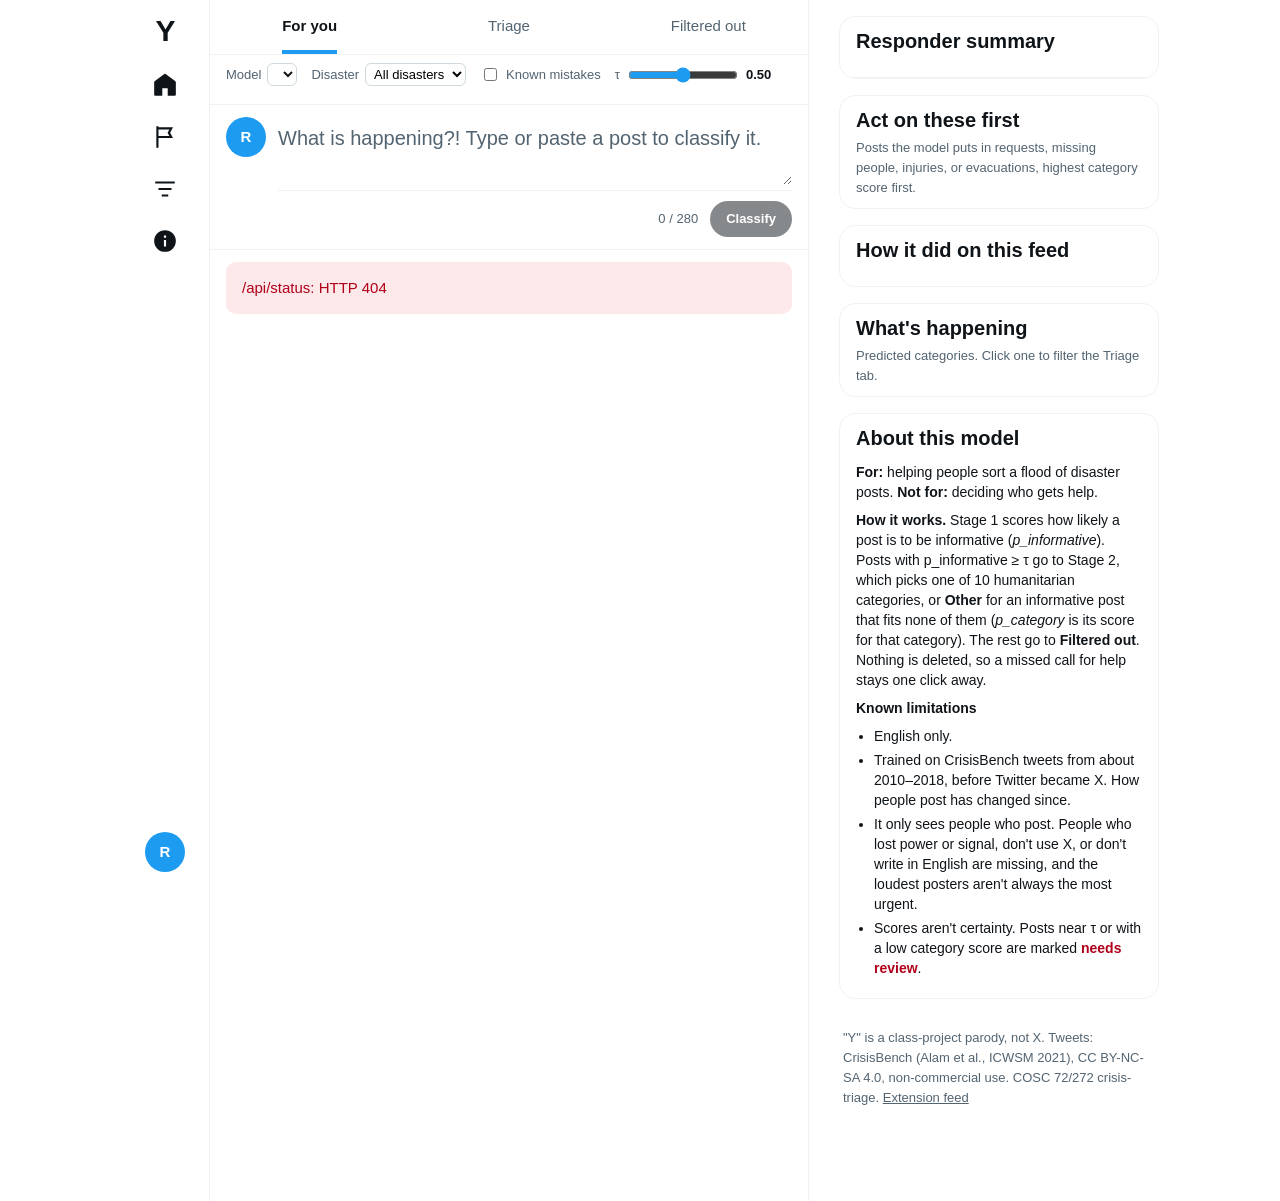
==== demo/triage/index.html @ 978b0aee "Add the Y Triage demo page (day of demo) Serves the Y Triage page at / and moves the extension feed " ====
<!doctype html>
<html lang="en">
<head>
<meta charset="utf-8">
<meta name="viewport" content="width=device-width, initial-scale=1">
<title>Y Triage</title>
<!-- Deliberately X/Twitter look: a parody feed that triages (team design choice, 2026-10-08 UI mock). -->
<!-- Every prediction on this page comes from the demo server (server/app.py, POST /api/classify); tweets and their gold labels come from GET /api/feed, the model's test scores from GET /api/metrics. No animations or transitions. -->
<style>
  :root {
    --text: #0f1419; --gray: #536471; --line: #eff3f4; --hover: #f7f9f9; --blue: #1d9bf0; --bg: #ffffff; --red: #f4212e; --green: #00704a;
    --c-requests_or_needs: #f4212e;
    --c-missing_and_found_people: #7856ff;
    --c-injured_or_dead_people: #8b0000;
    --c-displaced_and_evacuations: #ff7a00;
    --c-infrastructure_and_utilities_damage: #b8860b;
    --c-caution_and_advice: #ffd400;
    --c-affected_individual: #f91880;
    --c-donation_and_volunteering: #00ba7c;
    --c-response_efforts: #1d9bf0;
    --c-sympathy_and_support: #a78bfa;
    --c-not_humanitarian: #aab8c2;
  }
  * { box-sizing: border-box; }
  html, body { margin: 0; }
  body { font-family: -apple-system, BlinkMacSystemFont, "Segoe UI", Roboto, Helvetica, Arial, sans-serif; color: var(--text); background: var(--bg); font-size: 15px; line-height: 20px; }
  button, select, textarea, input { font: inherit; }
  button { cursor: pointer; }
  svg { width: 1.25em; height: 1.25em; fill: currentColor; flex: none; }

  .shell { display: grid; grid-template-columns: 275px 600px 350px; justify-content: center; min-height: 100vh; }
  /* left nav */
  .nav { position: sticky; top: 0; height: 100vh; padding: 4px 12px; display: flex; flex-direction: column; gap: 2px; align-items: flex-start; }
  .logo { font-weight: 900; font-size: 30px; padding: 12px; line-height: 1; letter-spacing: -1px; }
  .navitem { display: flex; align-items: center; gap: 20px; padding: 12px; border-radius: 999px; font-size: 20px; color: var(--text); background: none; border: 0; text-decoration: none; }
  .navitem svg { width: 26px; height: 26px; }
  .navitem:hover { background: #e7e7e8; }
  .navitem.on { font-weight: 700; }
  .postbtn { margin-top: 16px; width: 90%; background: var(--text); color: #fff; border: 0; border-radius: 999px; font-weight: 700; font-size: 17px; padding: 15px; }
  .me { margin-top: auto; margin-bottom: 12px; display: flex; gap: 12px; align-items: center; padding: 12px; border-radius: 999px; }
  .me small { display: block; color: var(--gray); }

  /* center */
  main { border-left: 1px solid var(--line); border-right: 1px solid var(--line); min-height: 100vh; min-width: 0; }
  .top { position: sticky; top: 0; background: rgba(255,255,255,.95); z-index: 2; border-bottom: 1px solid var(--line); }
  .tabs { display: flex; }
  .tab { flex: 1; background: none; border: 0; padding: 16px 0 0; color: var(--gray); font-weight: 500; display: flex; justify-content: center; }
  .tab:hover { background: rgba(15,20,25,.1); }
  .tab span { padding-bottom: 14px; border-bottom: 4px solid transparent; }
  .tab.on { color: var(--text); font-weight: 700; }
  .tab.on span { border-bottom-color: var(--blue); }
  .tab.narrow { display: none; }
  .controls { display: flex; align-items: center; gap: 14px; flex-wrap: wrap; padding: 8px 16px; border-top: 1px solid var(--line); font-size: 13px; color: var(--gray); }
  .controls label { display: flex; gap: 6px; align-items: center; cursor: pointer; }
  .controls b { color: var(--text); }
  .controls select { font-size: 13px; padding: 2px 4px; border: 1px solid #cfd9de; border-radius: 6px; background: #fff; max-width: 230px; }
  .controls select:disabled { color: var(--text); opacity: 1; }
  .controls input[type=range] { width: 110px; accent-color: var(--blue); }
  #status { margin-left: auto; }
  .chiprow { display: flex; gap: 6px; overflow-x: auto; padding: 0 16px 10px; }
  .fchip { white-space: nowrap; border: 1px solid #cfd9de; background: #fff; border-radius: 999px; padding: 4px 10px; font-size: 13px; display: flex; gap: 6px; align-items: center; }
  .fchip:hover { background: var(--hover); }
  .fchip.on { background: var(--text); color: #fff; border-color: var(--text); }
  .dot { width: 8px; height: 8px; border-radius: 50%; display: inline-block; flex: none; }

  .composer { display: grid; grid-template-columns: 40px 1fr; gap: 12px; padding: 12px 16px; border-bottom: 1px solid var(--line); }
  .composer textarea { width: 100%; border: 0; resize: vertical; font-size: 20px; line-height: 26px; padding: 8px 0; min-height: 64px; color: var(--text); outline: none; }
  .composer textarea::placeholder { color: var(--gray); }
  .composer .row { display: flex; justify-content: flex-end; align-items: center; gap: 12px; border-top: 1px solid var(--line); padding-top: 10px; color: var(--gray); font-size: 13px; }
  .composer .row .over { color: var(--red); }
  .composer .row button { background: var(--text); color: #fff; border: 0; border-radius: 999px; padding: 8px 16px; font-weight: 700; }
  .composer .row button:disabled { opacity: .5; cursor: default; }

  .post { display: grid; grid-template-columns: 40px 1fr; gap: 12px; padding: 12px 16px; border-bottom: 1px solid var(--line); }
  .post:hover { background: rgba(0,0,0,.03); }
  .post.filtered .text { color: var(--gray); }
  .post.mine { background: #f2f9fe; }
  .av { width: 40px; height: 40px; border-radius: 50%; display: grid; place-items: center; color: #fff; font-weight: 700; }
  .av.anon { background: color-mix(in srgb, var(--av) 18%, white); overflow: hidden; }
  .av.anon svg { width: 100%; height: 100%; fill: color-mix(in srgb, var(--av) 45%, white); }
  .body { min-width: 0; }
  .ctx { color: var(--gray); font-size: 13px; margin-bottom: 2px; }
  .head { display: flex; gap: 4px; align-items: center; color: var(--gray); white-space: nowrap; overflow: hidden; }
  .head b { color: var(--text); overflow: hidden; text-overflow: ellipsis; }
  .text { margin: 2px 0 0; white-space: pre-wrap; overflow-wrap: anywhere; }
  .text .lnk { color: var(--blue); }
  .actions { display: flex; justify-content: space-between; max-width: 425px; margin-top: 10px; color: var(--gray); }
  .actions svg { width: 18px; height: 18px; }

  /* the triage overlay: everything in it comes from the API response or the gold label */
  .overlay { display: flex; flex-wrap: wrap; gap: 6px 8px; align-items: center; margin-top: 8px; padding: 6px 8px; border-radius: 10px; background: var(--hover); border: 1px dashed #cfd9de; font-size: 13px; }
  .overlay .yt { font-weight: 800; font-size: 11px; letter-spacing: .04em; color: var(--gray); }
  .lab { display: inline-flex; gap: 6px; align-items: center; font-weight: 700; padding: 2px 8px; border-radius: 999px; }
  .num { color: var(--gray); font-variant-numeric: tabular-nums; }
  .flag { color: #b0001a; font-weight: 700; }
  .gold { margin-left: auto; color: var(--gray); }
  .gold.ok b { color: var(--green); }
  .gold.no b { color: var(--red); }
  .empty { padding: 32px 16px; color: var(--gray); }
  .error { padding: 16px; margin: 12px 16px; border-radius: 10px; background: #fde8ea; color: #b0001a; }

  /* right column */
  aside { padding: 0 0 64px 30px; }
  .box { border: 1px solid var(--line); border-radius: 16px; margin-top: 16px; overflow: hidden; }
  .box h2 { font-size: 20px; font-weight: 800; margin: 0; padding: 12px 16px; line-height: 24px; }
  .box .sub { color: var(--gray); font-size: 13px; padding: 0 16px 10px; margin-top: -6px; }
  .brief { padding: 0 16px 12px; margin: 0; }
  .brief ul { margin: 6px 0; padding-left: 18px; }
  .brief li { margin-bottom: 2px; }
  .brief .note { margin: 8px 0 0; font-size: 13px; }
  .stats { display: grid; grid-template-columns: repeat(4, 1fr); border-top: 1px solid var(--line); }
  .stat { padding: 10px 4px; text-align: center; border-right: 1px solid var(--line); }
  .stat:last-child { border-right: 0; }
  .stat b { display: block; font-size: 20px; }
  .stat span { font-size: 11px; color: var(--gray); }
  .stat.red b { color: var(--red); }
  .trow { display: grid; grid-template-columns: 1fr auto; gap: 8px; padding: 10px 16px; border-top: 1px solid var(--line); background: none; border-left: 0; border-right: 0; border-bottom: 0; width: 100%; text-align: left; }
  .trow:hover { background: var(--hover); }
  .trow.on { background: #e8f5fd; }
  .trow .k { color: var(--gray); font-size: 13px; }
  .trow .t { font-weight: 700; display: flex; gap: 8px; align-items: center; }
  .trow .n { color: var(--gray); font-size: 13px; align-self: center; }
  .act { padding: 10px 16px; border-top: 1px solid var(--line); }
  .act .m { color: var(--gray); font-size: 13px; }
  .about { padding: 0 16px 12px; font-size: 14px; }
  .about p { margin: 0 0 8px; }
  .about ul { margin: 0 0 8px; padding-left: 18px; }
  .about li { margin-bottom: 4px; }
  .linkbtn { background: none; border: 0; padding: 0; color: var(--blue); }
  .linkbtn:hover { text-decoration: underline; }
  .foot { color: var(--gray); font-size: 13px; padding: 16px 4px; }

  @media (max-width: 1280px) { .shell { grid-template-columns: 88px 600px 350px; } .navitem span, .postbtn, .me div { display: none; } .nav { align-items: center; } }
  @media (max-width: 1060px) {
    .shell { grid-template-columns: 72px minmax(0, 600px); }
    aside { display: none; padding: 0 16px 48px; }
    .tab.narrow { display: flex; }
    body.summary aside { display: block; grid-column: 2; grid-row: 1; margin-top: 150px; }
    body.summary #feed, body.summary .composer, body.summary .chiprow { display: none; }
  }
  @media (max-width: 560px) {
    .shell { grid-template-columns: minmax(0, 1fr); }
    .nav { display: none; }
    body.summary aside { grid-column: 1; }
    .actions { max-width: none; }
  }
</style>
</head>
<body>
<div class="shell">

  <nav class="nav">
    <div class="logo">Y</div>
    <a class="navitem on" href="#" data-go="foryou"><svg viewBox="0 0 24 24"><path d="M21.6 8.6 12.6 1.8a1 1 0 0 0-1.2 0L2.4 8.6A1 1 0 0 0 2 9.4V21a1 1 0 0 0 1 1h6.5v-7h5v7H21a1 1 0 0 0 1-1V9.4a1 1 0 0 0-.4-.8z"/></svg><span>Home</span></a>
    <a class="navitem" href="#" data-go="triage"><svg viewBox="0 0 24 24"><path d="M4 2h2v1h13.4l-2.7 5 2.7 5H6v9H4V2zm2 3v6h10l-1.6-3L16 5H6z"/></svg><span>Triage</span></a>
    <a class="navitem" href="#" data-go="filtered"><svg viewBox="0 0 24 24"><path d="M3 5h18v2H3V5zm3 6h12v2H6v-2zm3 6h6v2H9v-2z"/></svg><span>Filtered out</span></a>
    <a class="navitem" href="#about"><svg viewBox="0 0 24 24"><path d="M12 2a10 10 0 1 0 0 20 10 10 0 0 0 0-20zm1 15h-2v-6h2v6zm0-8h-2V7h2v2z"/></svg><span>About</span></a>
    <button class="postbtn" id="postNav">Post</button>
    <div class="me"><span class="av" style="background:#1d9bf0">R</span><div><b>Relief desk</b><small>@responder_demo</small></div></div>
  </nav>

  <main>
    <div class="top">
      <div class="tabs">
        <button class="tab on" data-tab="foryou"><span>For you</span></button>
        <button class="tab" data-tab="triage"><span>Triage</span></button>
        <button class="tab" data-tab="filtered"><span id="filteredTab">Filtered out</span></button>
        <button class="tab narrow" data-tab="summary"><span>Summary</span></button>
      </div>
      <div class="controls">
        <label>Model <select id="backend" disabled></select></label>
        <label>Disaster <select id="event"><option value="all">All disasters</option></select></label>
        <label title="Only test tweets the pipeline got wrong at the server's τ (the server's --errors file)"><input type="checkbox" id="knownMistakes"> Known mistakes</label>
        <label>τ <input type="range" id="tau" min="0" max="1" step="0.05" value="0.5"> <b id="tauVal">0.50</b></label>
        <!-- hidden for the demo (Known mistakes covers it); the score box's "Show only the wrong ones" link still toggles it -->
        <label style="display:none" title="Only the loaded posts the model gets wrong at the current τ"><input type="checkbox" id="onlyWrong"> Only wrong</label>
        <span id="status"></span>
      </div>
      <div class="chiprow" id="chips"></div>
    </div>

    <form class="composer" id="composer">
      <span class="av" style="background:#1d9bf0">R</span>
      <div>
        <textarea id="draft" placeholder="What is happening?! Type or paste a post to classify it." rows="2"></textarea>
        <div class="row"><span id="count">0 / 280</span><button type="submit" id="send" disabled>Classify</button></div>
      </div>
    </form>

    <div id="feed"></div>
  </main>

  <aside>
    <div class="box">
      <h2>Responder summary</h2>
      <p class="brief" id="brief"></p>
      <div class="stats" id="stats"></div>
    </div>

    <div class="box">
      <h2>Act on these first</h2>
      <div class="sub">Posts the model puts in requests, missing people, injuries, or evacuations, highest category score first.</div>
      <div id="actfirst"></div>
    </div>

    <div class="box">
      <h2>How it did on this feed</h2>
      <div class="brief" id="score"></div>
    </div>

    <div class="box">
      <h2>What's happening</h2>
      <div class="sub">Predicted categories. Click one to filter the Triage tab.</div>
      <div id="cats"></div>
    </div>

    <div class="box" id="about">
      <h2>About this model</h2>
      <div class="about">
        <p><b>For:</b> helping people sort a flood of disaster posts. <b>Not for:</b> deciding who gets help.</p>
        <p id="aboutModel"></p>
        <p><b>How it works.</b> Stage 1 scores how likely a post is to be informative (<i>p_informative</i>). Posts with p_informative ≥ τ go to Stage 2, which picks one of 10 humanitarian categories, or <b>Other</b> for an informative post that fits none of them (<i>p_category</i> is its score for that category). The rest go to <b>Filtered out</b>. Nothing is deleted, so a missed call for help stays one click away.</p>
        <p><b>Known limitations</b></p>
        <ul>
          <li>English only.</li>
          <li>Trained on CrisisBench tweets from about 2010–2018, before Twitter became X. How people post has changed since.</li>
          <li>It only sees people who post. People who lost power or signal, don't use X, or don't write in English are missing, and the loudest posters aren't always the most urgent.</li>
          <li>Scores aren't certainty. Posts near τ or with a low category score are marked <span class="flag">needs review</span>.</li>
        </ul>
        <p id="aboutFeed"></p>
      </div>
    </div>

    <p class="foot">"Y" is a class-project parody, not X. Tweets: CrisisBench (Alam et al., ICWSM 2021), CC BY-NC-SA 4.0, non-commercial use. COSC 72/272 crisis-triage. <a href="/feed/" style="color:inherit">Extension feed</a></p>
  </aside>

</div>
<script>
const CATS = [
  ["requests_or_needs",                  "Requests / urgent needs"],
  ["missing_and_found_people",           "Missing / found people"],
  ["injured_or_dead_people",             "Injured or dead"],
  ["displaced_and_evacuations",          "Displaced / evacuations"],
  ["infrastructure_and_utilities_damage","Infrastructure & utilities"],
  ["caution_and_advice",                 "Caution & advice"],
  ["affected_individual",                "Affected individuals"],
  ["donation_and_volunteering",          "Donations & volunteering"],
  ["response_efforts",                   "Response efforts"],
  ["sympathy_and_support",               "Sympathy & support"],
];
const NON_HUM = "not_humanitarian";
// End-to-end gold (server's config.NOT_ACTIONABLE_LABEL): annotators said "not informative", or
// informative but "not humanitarian". The pipeline's end_to_end_label uses the same two-way merge.
const NOT_ACTIONABLE = "not_actionable";
const CAT_NAME = { ...Object.fromEntries(CATS), [NON_HUM]: "Other", [NOT_ACTIONABLE]: "No action needed" };
const PRIORITY = { ...Object.fromEntries(CATS.map((c, i) => [c[0], i])), [NON_HUM]: CATS.length };
// chips and "What's happening" rows: the 10 categories, then Other (informative, no category; never "act first")
const SHOWN_CATS = [...CATS, [NON_HUM, CAT_NAME[NON_HUM]]];
const ACT_FIRST = CATS.slice(0, 4).map(c => c[0]);
// "needs review" marks (display only): a low category score, or p_informative close to τ
const REVIEW_P_CATEGORY = 0.5;
const REVIEW_MARGIN = 0.1;
const FEED_PAGE = 50;     // server's MAX_FEED_PAGE
const FEED_CHUNK = 200;   // tweets loaded at a time (4 pages)
const CLASSIFY_MAX = 100; // server's MAX_TWEETS_PER_REQUEST
const GOLD_MEANS = "the label annotators gave the tweet in CrisisBench (end to end: a category, or no action needed)";

let feed = [], mine = [], results = {};
let status = null, metrics = null, feedTotal = 0, eventFilter = "all", feedMode = "all";
let tab = "foryou", catFilter = null, shown = null;
const $ = s => document.querySelector(s);
const esc = s => s.replace(/[&<>"]/g, c => ({ "&": "&amp;", "<": "&lt;", ">": "&gt;", '"': "&quot;" }[c]));
const col = cat => `var(--c-${cat})`;
const pct = p => p.toFixed(2);
const pctDown = p => (Math.floor(p * 100) / 100).toFixed(2);  // a filtered 0.2998 shows 0.29 < τ 0.30, not 0.30 < 0.30
const tau = () => parseFloat($("#tau").value);
const all = () => [...mine, ...feed];

// What the loaded model is, from /api/status (each stage's triage_model.json).
function modelName(stage) {
  if (!stage) return "unknown model";
  if (stage.kind === "tfidf") return "TF-IDF + logistic regression";
  const base = String(stage.base_model || "transformer").split("/").pop();
  return "Fine-tuned " + base.replace(/^bertweet/i, "BERTweet").replace(/^roberta/i, "RoBERTa");
}
function modelAbout() {
  const s1 = status.stage1, s2 = status.stage2;
  const same = s1.kind === s2.kind && s1.base_model === s2.base_model;
  const what = s1.kind === "tfidf"
    ? "TF-IDF + logistic regression models"
    : `fine-tuned ${esc(String(s1.base_model || "transformer"))} classifiers`;
  return (same ? `Two ${what}, one per stage. ` : `Stage 1: ${esc(modelName(s1))}. Stage 2: ${esc(modelName(s2))}. `) +
    "Trained only on CrisisBench; any tweet that appears in a dev or test set was removed from training. Stage 2 uses square-root-balanced class weights so rare categories count.";
}

const ICON = {
  reply: '<svg viewBox="0 0 24 24"><path d="M1.75 10c0-4.42 3.58-8 8-8h4.37c4.48 0 8.13 3.64 8.13 8.13 0 2.96-1.6 5.68-4.18 7.11l-8.07 4.47V18h-.07c-4.49.1-8.18-3.51-8.18-8zm8-6c-3.32 0-6 2.69-6 6 0 3.37 2.77 6.08 6.13 6l.35-.01h1.77v2.3l5.1-2.82c1.95-1.08 3.15-3.12 3.15-5.36 0-3.38-2.74-6.11-6.13-6.11H9.75z"/></svg>',
  rt: '<svg viewBox="0 0 24 24"><path d="M4.5 3.88l4.43 4.14-1.36 1.46L5.5 7.55V16c0 1.1.9 2 2 2H13v2H7.5c-2.21 0-4-1.79-4-4V7.55L1.43 9.48.07 8.02 4.5 3.88zM16.5 6H11V4h5.5c2.21 0 4 1.79 4 4v8.45l2.07-1.93 1.36 1.46-4.43 4.14-4.43-4.14 1.36-1.46 2.07 1.93V8c0-1.1-.9-2-2-2z"/></svg>',
  like: '<svg viewBox="0 0 24 24"><path d="M16.7 5.5c-1.11-.03-2.29.49-3.24 1.72l-.81 1.05-.8-1.05c-.95-1.23-2.13-1.75-3.25-1.72-1.08.04-2.13.6-2.84 1.56-1.41 1.9-1.07 5.35 2.5 8.68L12 19.13l3.73-3.39c3.57-3.33 3.91-6.78 2.5-8.68-.71-.96-1.76-1.52-2.84-1.56zM12 21.83l-5.06-4.6C2.9 13.47 2.44 9.29 4.5 6.5c1.08-1.46 2.72-2.37 4.46-2.43 1.12-.04 2.18.29 3.04.96.87-.67 1.93-1 3.05-.96 1.74.06 3.38.97 4.46 2.43 2.06 2.79 1.6 6.97-2.44 10.73L12 21.83z"/></svg>',
  views: '<svg viewBox="0 0 24 24"><path d="M8.75 21V3h2v18h-2zM18 21V8.5h2V21h-2zM4 21l.004-10h2L6 21H4zm9.248 0v-7h2v7h-2z"/></svg>',
};

async function api(path, body) {
  const res = await fetch(path, body ? { method: "POST", headers: { "Content-Type": "application/json" }, body: JSON.stringify(body) } : {});
  const data = await res.json().catch(() => ({}));
  if (!res.ok) throw new Error(typeof data.detail === "string" ? data.detail : `${path}: HTTP ${res.status}`);
  return data;
}

// --- predictions ------------------------------------------------------------
// The server's result fields, renamed to the ones this page uses. A post Stage 1 filtered out
// gets category "not_humanitarian" so the page's filters and sorting treat it as no category.
const fromServer = r => ({
  informative: r.informative,
  category: r.informative ? r.category : NON_HUM,
  p_informative: r.prob_informative,
  p_category: r.category_confidence,
  end_to_end: r.end_to_end_label,
});

// Sends posts with the current τ (in batches the server accepts); returns false (and drops the reply) if a newer request was sent meanwhile.
let runs = 0;
async function classify(posts) {
  if (!posts.length) return true;
  const sent = { tau: tau() }, run = ++runs;
  $("#status").textContent = "Classifying…";
  try {
    const rs = [];
    for (let i = 0; i < posts.length; i += CLASSIFY_MAX) {
      const batch = posts.slice(i, i + CLASSIFY_MAX);
      const data = await api("/api/classify", { tweets: batch.map(p => ({ id: String(p.id), text: p.text })), threshold: sent.tau });
      if (run !== runs) return false;
      rs.push(...data.results.map(fromServer));
    }
    posts.forEach((p, i) => { results[p.id] = rs[i]; });
    shown = sent;
    $("#status").textContent = "";
    return true;
  } catch (e) {
    if (run !== runs) return false;  // a newer request was sent; let it decide what the page shows
    $("#status").textContent = "";
    $("#feed").innerHTML = `<div class="error">Couldn't classify: ${esc(e.message)}</div>`;
    throw e;
  }
}

// Same definition as the server's "Known mistakes": end-to-end prediction ≠ end-to-end gold.
const isWrong = p => p.gold && results[p.id] && results[p.id].end_to_end !== p.gold;
const needsReview = r => (r.informative && r.p_category < REVIEW_P_CATEGORY) || Math.abs(r.p_informative - shown.tau) < REVIEW_MARGIN;

// --- rendering --------------------------------------------------------------
function label(cat, informative) {
  const name = informative ? CAT_NAME[cat] : "Filtered out";
  const c = informative ? col(cat) : col(NON_HUM);
  return `<span class="lab" style="background:color-mix(in srgb, ${c} 18%, white)"><span class="dot" style="background:${c}"></span>${name}</span>`;
}

// emails and phone numbers are hidden when shown; /classify still gets the full text (= the dataset's model input)
const hideContacts = s => s.replace(/[\w.+-]+@[\w-]+(?:\.[\w-]+)+/g, "[email]").replace(/(?<!\w)\+?\d(?:[\s().-]?\d){8,}(?!\w)/g, "[phone]");

// CrisisBench's garbled characters are shown as the original (display only, like hideContacts; the model saw the garbled text).
// (1) UTF-8 read as Windows-1252: "â€™" → "’". (2) an emoji escape cut to 4 hex digits: Ὂ5 → "Ὂ" + "5",
// so 💥 arrives as "á½Š5". (0) the dataset turned the byte A0 into a space, so "á½ 2" is 😂 with that byte lost.
const CP1252 = "€\x81‚ƒ„…†‡ˆ‰Š‹Œ\x8DŽ\x8F\x90‘’“”•–—˜™š›œ\x9DžŸ";  // bytes 0x80–0x9F
const UTF8 = new TextDecoder("utf-8", { fatal: true });
const MAC_ROMAN = { "‚Ä¶": "…", "‚Äô": "’", "‚Äò": "‘", "‚Äú": "“", "‚Äù": "”", "‚Äì": "–", "‚Äî": "—" };
const toByte = c => { const i = CP1252.indexOf(c); return i >= 0 ? 0x80 + i : c.charCodeAt(0); };
const unMojibake = run => { try { return UTF8.decode(Uint8Array.from(run, toByte)); } catch { return run; } };
const fixText = s => s
  .replace(/á([¼½¾¿]) (?=[0-9a-fA-F])/g, "á$1 ")
  .replace(/[\u0080-ÿ€‚ƒ„…†‡ˆ‰Š‹ŒŽ‘’“”•–—˜™š›œžŸ]{2,}/g, unMojibake)
  .replace(/([ἀ-῿])([0-9a-fA-F])/g, (m, ch, d) => String.fromCodePoint(ch.codePointAt(0) * 16 + parseInt(d, 16)))
  // (4) UTF-8 read as Mac Roman: "‚Ä¶" → "…" (the only sequences in this test set)
  .replace(/‚Ä[¶ôòúùìî]/g, m => MAC_ROMAN[m])
  // (3) characters CrisisBench itself replaced with U+FFFD can't be recovered: "What" + U+FFFD + "s" gets
  // back its ’, U+FFFD before "@user" (a quoted retweet) its “, and the rest (lost emoji, e.g. U+FFFD "__F") is dropped.
  .replace(/([A-Za-z])\ufffd{1,3}(?=(?:s|t|re|ll|ve|d|m)\b)/g, "$1’")
  .replace(/(^|\s)\ufffd{2,3}(?=@)/g, "$1“")
  .replace(/\ufffd[\ufffd_]*(?:[0-9A-Fa-f](?!\w))?/g, "")
  .replace(/ {2,}/g, " ");
// Also display only (the model gets the raw dataset text, the same input as the --errors file and metrics.json):
// HTML entities from the Twitter API ("&amp;" → "&"; esc() escapes again when drawing),
const decodeOnce = s => s.replace(/&(amp|lt|gt|quot|#39);/g, (m, e) => ({ amp: "&", lt: "<", gt: ">", quot: '"', "#39": "'" }[e]));
const decodeEntities = s => decodeOnce(decodeOnce(s));  // twice: one tweet has "&amp;gt;"
// leftover CSV quoting: quotes around the whole tweet, \" escapes, and an unmatched quote at the very end,
const cleanQuotes = s => {
  const inner = s.slice(1, -1);
  if (s.length > 1 && s[0] === '"' && s.at(-1) === '"' && !/(^|[^\\])"/.test(inner)) s = inner;
  s = s.replace(/\\"/g, '"');
  if ((s.match(/"/g) || []).length % 2 && s.endsWith('"')) s = s.slice(0, -1);
  return s;
};
// and links and @handles, hidden like emails and phone numbers (links first, so a link's digits aren't read as a phone number).
const LINK = /(?:https?:\/\/|www\.)\S*|pic\.twitter\.com\/\w+/g;  // \S*: a few links were cut to a bare "http://"
const hideIdentity = s => hideContacts(s.replace(LINK, "HTTPURL")).replace(/(?<!\w)@\w+/g, "@USER");
const shownText = s => hideIdentity(cleanQuotes(fixText(decodeEntities(s))));

const snippet = s => { const t = [...shownText(s)]; return t.length > 100 ? t.slice(0, 98).join("") + "…" : t.join(""); };  // by character, so an emoji isn't cut in half

function richText(s) {
  // links, @handles and #hashtags look like X but aren't clickable (old t.co links, real accounts)
  return esc(s).replace(/(https?:\/\/\S+|\bHTTPURL\b)|(^|[^\w&])([@#]\w+)/g,
    (m, url, pre, tag) => url ? `<span class="lnk">${url}</span>` : `${pre}<span class="lnk">${tag}</span>`);
}

function eventName(ev) {
  if (ev === "disaster_events") return "Mixed disaster events";
  const s = ev.replace(/-ontopic$/, "").replace(/[_-]/g, " ");
  return s.replace(/\b\w/g, c => c.toUpperCase());
}

// avatars are decorative and carry no meaning: a soft tint of a Haribo color, picked from the tweet id so a post keeps its color
const AVATAR_COLORS = ["#E3001B", "#F5C518", "#E8609A", "#9A3DBF", "#3AAA6A", "#F5841F", "#005CA9", "#1F8A9E"];
const avatarColor = id => AVATAR_COLORS[[...id].reduce((h, c) => (h * 31 + c.charCodeAt(0)) >>> 0, 7) % AVATAR_COLORS.length];
const SILHOUETTE = '<svg viewBox="0 0 24 24" aria-hidden="true"><circle cx="12" cy="9.6" r="4.3"/><path d="M3.4 24.5c0-5 3.9-8.8 8.6-8.8s8.6 3.8 8.6 8.8z"/></svg>';

// Like the extension's answer key: a "no action needed" gold also says what the annotators gave each stage
// (informative or not, and the humanitarian label), since it can mean either.
const goldName = p => p.gold !== NOT_ACTIONABLE ? CAT_NAME[p.gold] || p.gold
  : `${CAT_NAME[NOT_ACTIONABLE]} (${p.goldInf === "informative" ? "informative" : "not informative"}, ${CAT_NAME[p.goldHum] || p.goldHum})`;

function postHTML(p) {
  const r = results[p.id];
  const own = !p.gold;
  // dataset authors are anonymous (the text masks them as @USER); the event goes in a context line, like X's "reposted" line
  const name = own ? "You" : "Twitter user";
  const handle = own ? "@responder_demo · just now" : "@USER";
  const ctx = own ? "" : `<div class="ctx">${esc(eventName(p.event))} · CrisisBench test tweet</div>`;
  const av = own
    ? `<span class="av" style="background:#1d9bf0">R</span>`
    : `<span class="av anon" style="--av:${avatarColor(String(p.id))}">${SILHOUETTE}</span>`;
  let overlay = "";
  if (r) {
    const nums = r.informative
      ? `<span class="num">p_category ${pct(r.p_category)} · p_informative ${pct(r.p_informative)}</span>`
      : `<span class="num">p_informative ${pctDown(r.p_informative)} &lt; τ ${pct(shown.tau)}</span>`;
    const gold = own ? "" : !isWrong(p)
      ? `<span class="gold ok" title="Gold: ${GOLD_MEANS}">gold: ${goldName(p)} <b>✓</b></span>`
      : `<span class="gold no" title="Gold: ${GOLD_MEANS}">gold: ${goldName(p)} <b>✗ wrong</b></span>`;
    overlay = `<div class="overlay"><span class="yt">Y TRIAGE</span>${label(r.category, r.informative)}${nums}${needsReview(r) ? '<span class="flag">needs review</span>' : ""}${gold}</div>`;
  }
  return `<article class="post${r && !r.informative ? " filtered" : ""}${own ? " mine" : ""}" title="${own ? "your post" : "tweet id " + esc(p.id)}">
    ${av}
    <div class="body">
      ${ctx}<div class="head"><b>${esc(name)}</b><span>${esc(handle)}</span></div>
      <p class="text">${richText(shownText(p.text))}</p>
      ${overlay}
      <div class="actions">${ICON.reply}${ICON.rt}${ICON.like}${ICON.views}</div>
    </div>
  </article>`;
}

function visible() {
  let rows = all().filter(p => results[p.id]);
  if ($("#onlyWrong").checked) rows = rows.filter(isWrong);
  if (tab === "triage") {
    rows = rows.filter(p => results[p.id].informative && (!catFilter || results[p.id].category === catFilter))
      .sort((a, b) => PRIORITY[results[a.id].category] - PRIORITY[results[b.id].category] || results[b.id].p_category - results[a.id].p_category);
  } else if (tab === "filtered") {
    rows = rows.filter(p => !results[p.id].informative).sort((a, b) => results[b.id].p_informative - results[a.id].p_informative);
  }
  return rows;
}

function renderFeed() {
  const rows = visible();
  const note = tab === "filtered" && rows.length
    ? `<div class="empty">Stage 1 filtered these out (p_informative &lt; τ). Closest to the threshold first, so near-misses are on top.</div>` : "";
  const left = feedTotal - feed.length;
  const more = left > 0
    ? `<div class="empty">Showing ${feed.length.toLocaleString("en-US")} of ${feedTotal.toLocaleString("en-US")} ${feedMode === "errors" ? "known mistakes" : "test tweets"}. <button class="linkbtn" id="loadMore">Load ${Math.min(FEED_CHUNK, left)} more</button></div>` : "";
  $("#feed").innerHTML = (rows.length ? note + rows.map(postHTML).join("") : `<div class="empty">Nothing here.</div>`) + more;
  if (left > 0) $("#loadMore").onclick = () => loadMore().catch(() => {});
}

// Next FEED_CHUNK tweets from /api/feed (in pages of FEED_PAGE), for the chosen disaster.
async function fetchTweets(offset) {
  const out = [];
  while (out.length < FEED_CHUNK) {
    const q = new URLSearchParams({ event: eventFilter, mode: feedMode, offset: offset + out.length, limit: FEED_PAGE });
    const page = await api("/api/feed?" + q);
    feedTotal = page.total;
    out.push(...page.tweets.map(t => ({ id: t.id, text: t.text, gold: t.gold_end_to_end, event: t.event,
      goldInf: t.gold_informativeness, goldHum: t.gold_humanitarian })));
    if (!page.tweets.length || page.next_offset >= page.total) break;
  }
  return out;
}

async function loadMore() {
  $("#status").textContent = "Loading…";
  const added = await fetchTweets(feed.length);
  feed = feed.concat(added);
  if (await classify(added)) render();
}

async function loadFeed() {
  feed = []; results = Object.fromEntries(mine.filter(p => results[p.id]).map(p => [p.id, results[p.id]]));
  $("#status").textContent = "Loading…";
  feed = await fetchTweets(0);
  if (await classify(all())) render();
}

function renderChips() {
  $("#chips").style.display = tab === "triage" ? "" : "none";
  const counts = countCats();
  $("#chips").innerHTML = `<button class="fchip${catFilter ? "" : " on"}" data-c="">All informative</button>` +
    SHOWN_CATS.filter(([k]) => counts[k]).map(([k, n]) =>
      `<button class="fchip${catFilter === k ? " on" : ""}" data-c="${k}"><span class="dot" style="background:${col(k)}"></span>${n} · ${counts[k]}</button>`).join("");
  document.querySelectorAll(".fchip").forEach(b => b.onclick = () => { catFilter = b.dataset.c || null; render(); });
}

function countCats() {
  const counts = {};
  all().forEach(p => { const r = results[p.id]; if (r && r.informative) counts[r.category] = (counts[r.category] || 0) + 1; });
  return counts;
}

function renderSide() {
  const posts = all().filter(p => results[p.id]);
  const rs = posts.map(p => results[p.id]);
  const inf = rs.filter(r => r.informative);
  const counts = countCats();
  const urgent = posts.filter(p => results[p.id].informative && ACT_FIRST.includes(results[p.id].category));
  $("#filteredTab").textContent = `Filtered out (${rs.length - inf.length})`;

  $("#brief").innerHTML = `<b>${inf.length} of ${rs.length}</b> posts passed Stage 1 at τ = ${pct(shown.tau)}. ` +
    `<b>${counts.requests_or_needs || 0}</b> look like requests for help and <b>${counts.missing_and_found_people || 0}</b> like missing/found reports.`;
  $("#stats").innerHTML = [[rs.length, "read", ""], [inf.length, "informative", ""], [urgent.length, "act first", "red"], [rs.filter(needsReview).length, "needs review", ""]]
    .map(([n, l, c]) => `<div class="stat ${c}"><b>${n}</b><span>${l}</span></div>`).join("");

  $("#actfirst").innerHTML = urgent.sort((a, b) => results[b.id].p_category - results[a.id].p_category).slice(0, 6)
    .map(p => `<div class="act">${esc(snippet(p.text))}
      <div class="m"><span class="dot" style="background:${col(results[p.id].category)}"></span> ${CAT_NAME[results[p.id].category]} · p_category ${pct(results[p.id].p_category)}</div></div>`).join("")
    || `<div class="act m">None in this feed.</div>`;

  const scored = feed.filter(p => results[p.id]);
  const wrong = scored.filter(isWrong);
  const falseAlarms = wrong.filter(p => p.gold === NOT_ACTIONABLE).length;
  const missed = wrong.filter(p => p.gold !== NOT_ACTIONABLE && results[p.id].end_to_end === NOT_ACTIONABLE).length;
  // 4 decimals, as in results/summary.csv; the values are the end-to-end metrics.json next to the server's --errors file
  const testNote = metrics
    ? `<p class="note">On the full end-to-end test set (${Number(metrics.n).toLocaleString("en-US")} tweets, τ = ${metrics.threshold}), this model gets <b>${(metrics.accuracy * 100).toFixed(2)}%</b> right ` +
      `(weighted F1 ${Number(metrics.weighted_f1).toFixed(4)}, macro F1 ${Number(metrics.macro_f1).toFixed(4)}). ` +
      (feedMode === "errors"
        ? `This view shows only the ${feedTotal.toLocaleString("en-US")} test tweets${eventFilter === "all" ? "" : " from " + esc(eventName(eventFilter))} it got wrong at τ = ${metrics.threshold}, so at that τ every post here is ✗.</p>`
        : `This feed is drawn from that same set, so the numbers here should land nearby.</p>`)
    : `<p class="note">Start the server with <code>--errors</code> to show the full test-set score here.</p>`;
  $("#score").innerHTML = `<b>${scored.length - wrong.length} of ${scored.length}</b> feed posts match their gold label. Wrong: ${wrong.length}.` +
    `<ul><li><b>${falseAlarms}</b> false alarms: no action needed, but the model sent it to a category</li>` +
    `<li><b>${missed}</b> missed: needs action, but the model filtered it out or called it Other</li>` +
    `<li><b>${wrong.length - falseAlarms - missed}</b> wrong category: needs action, but the model picked a different category</li></ul>` +
    `<button class="linkbtn" id="showWrong">${$("#onlyWrong").checked ? "Show all posts" : "Show only the wrong ones"}</button>` +
    testNote +
    `<p class="note num"><b>Gold</b> = ${GOLD_MEANS}, the answer we score against. Each tweet has one, so some ✗ are label disagreements, not only model errors. ` +
    `Reported numbers use a fixed τ = ${status.threshold} (not tuned); the slider is for exploring, not for choosing τ.</p>`;
  $("#showWrong").onclick = () => { $("#onlyWrong").checked = !$("#onlyWrong").checked; render(); };

  $("#cats").innerHTML = SHOWN_CATS.filter(([k]) => counts[k]).map(([k, n]) =>
    `<button class="trow${catFilter === k ? " on" : ""}" data-c="${k}"><div><div class="k">${ACT_FIRST.includes(k) ? "Act first" : "Category"}</div><div class="t"><span class="dot" style="background:${col(k)}"></span>${n}</div></div><span class="n">${counts[k]} posts</span></button>`).join("");
  document.querySelectorAll(".trow").forEach(b => b.onclick = () => {
    catFilter = catFilter === b.dataset.c ? null : b.dataset.c;
    tab = "triage"; document.body.classList.remove("summary"); render();
  });

  $("#aboutModel").innerHTML = `<b>Model:</b> ${esc(modelName(status.stage1))}. ${modelAbout()}`;
  $("#aboutFeed").innerHTML = `<b>The feed:</b> ${feed.length} of the ${Number(status.feed_size).toLocaleString("en-US")} CrisisBench <b>test</b> tweets that have both an informativeness and a humanitarian label, in a fixed shuffled order (seed 0)` +
    `${eventFilter === "all" ? "" : `, from ${esc(eventName(eventFilter))}`}${feedMode === "errors" ? ", known mistakes only" : ""}. ` +
    // checked 11/16 on data/processed/: 0 of 3,430 share an ID or normalized text with stage1/stage2 train or dev
    `None is in the training data: every dev and test tweet was removed from training, and none of these shares an ID or text (ignoring links, handles, punctuation and case) with a training or dev tweet (checked). ` +
    `Handles, links, emails and phone numbers are hidden when shown; the model reads the original text. Each post shows its gold label (${GOLD_MEANS}) so wrong predictions are visible.`;
}

function render() {
  const active = document.body.classList.contains("summary") ? "summary" : tab;
  document.querySelectorAll(".tab").forEach(b => b.classList.toggle("on", b.dataset.tab === active));
  document.querySelectorAll(".navitem[data-go]").forEach(a => a.classList.toggle("on", a.dataset.go === tab));
  if (!shown) return;
  renderChips(); renderFeed(); renderSide();
}

// --- events -----------------------------------------------------------------
function goTab(t) {
  if (t === "summary") document.body.classList.add("summary");
  else { document.body.classList.remove("summary"); tab = t; }
  render(); window.scrollTo(0, 0);
}
document.querySelectorAll(".tab").forEach(b => b.onclick = () => goTab(b.dataset.tab));
document.querySelectorAll(".navitem[data-go]").forEach(a => a.onclick = e => { e.preventDefault(); goTab(a.dataset.go); });
$("#postNav").onclick = () => $("#draft").focus();
$("#onlyWrong").onchange = render;
$("#tau").oninput = () => { $("#tauVal").textContent = pct(tau()); };
$("#tau").onchange = () => classify(all()).then(ok => ok && render(), () => {});
const reloadFeed = () => loadFeed().catch(e => { $("#feed").innerHTML = `<div class="error">${esc(e.message)}</div>`; });
$("#event").onchange = () => { eventFilter = $("#event").value; reloadFeed(); };
$("#knownMistakes").onchange = () => { feedMode = $("#knownMistakes").checked ? "errors" : "all"; reloadFeed(); };

$("#draft").oninput = () => {
  const n = $("#draft").value.length;
  $("#count").textContent = `${n} / 280`;
  $("#count").classList.toggle("over", n > 280);
  $("#send").disabled = !$("#draft").value.trim();
};
$("#composer").onsubmit = async e => {
  e.preventDefault();
  const text = $("#draft").value.trim();
  if (!text) return;
  const post = { id: `mine-${mine.length}`, text, gold: null, event: null };
  // added before classifying and every post re-sent, so whichever request is newest (this one, a τ or model change) covers the whole feed
  mine.unshift(post);
  $("#draft").value = ""; $("#draft").oninput();
  try {
    if (!(await classify(all()))) return;
  } catch {
    mine = mine.filter(p => p !== post);
    $("#draft").value = text; $("#draft").oninput();
    return;
  }
  tab = "foryou"; document.body.classList.remove("summary");
  render(); window.scrollTo(0, 0);
};

(async function init() {
  try {
    const [s, ev, labels] = await Promise.all([api("/api/status"), api("/api/events"), api("/api/labels")]);
    status = s;
    metrics = await api("/api/metrics").catch(() => null);  // needs --errors; the page works without it
    // a Stage 2 label this page doesn't know (another spelling) still gets a name, a color and a chip, from the server's config.py
    labels.categories.filter(c => !(c.label in CAT_NAME)).forEach(c => {
      CAT_NAME[c.label] = c.display; PRIORITY[c.label] = SHOWN_CATS.length; SHOWN_CATS.push([c.label, c.display]);
      document.documentElement.style.setProperty(`--c-${c.label}`, c.color);
    });
    if (!s.known_mistakes_available) {
      $("#knownMistakes").disabled = true;
      $("#knownMistakes").parentElement.title = "Start the server with --errors to turn this on";
    }
    // the server loads one model pair (--stage1/--stage2); the menu just names it
    $("#backend").innerHTML = `<option>${esc(modelName(s.stage1))}</option>`;
    $("#backend").title = "Set by the server's --stage1 / --stage2 flags";
    $("#tau").value = s.threshold; $("#tauVal").textContent = pct(tau());
    $("#event").insertAdjacentHTML("beforeend", ev.events.map(e =>
      `<option value="${esc(e.event)}">${esc(eventName(e.event))} (${esc(e.disaster_type)}, ${e.count})</option>`).join(""));
    await loadFeed();
  } catch (e) {
    $("#feed").innerHTML = `<div class="error">${esc(e.message === "Failed to fetch" ? "Can't reach the demo server. Start it with python server/app.py, then reload." : e.message)}</div>`;
  }
})();
</script>
</body>
</html>
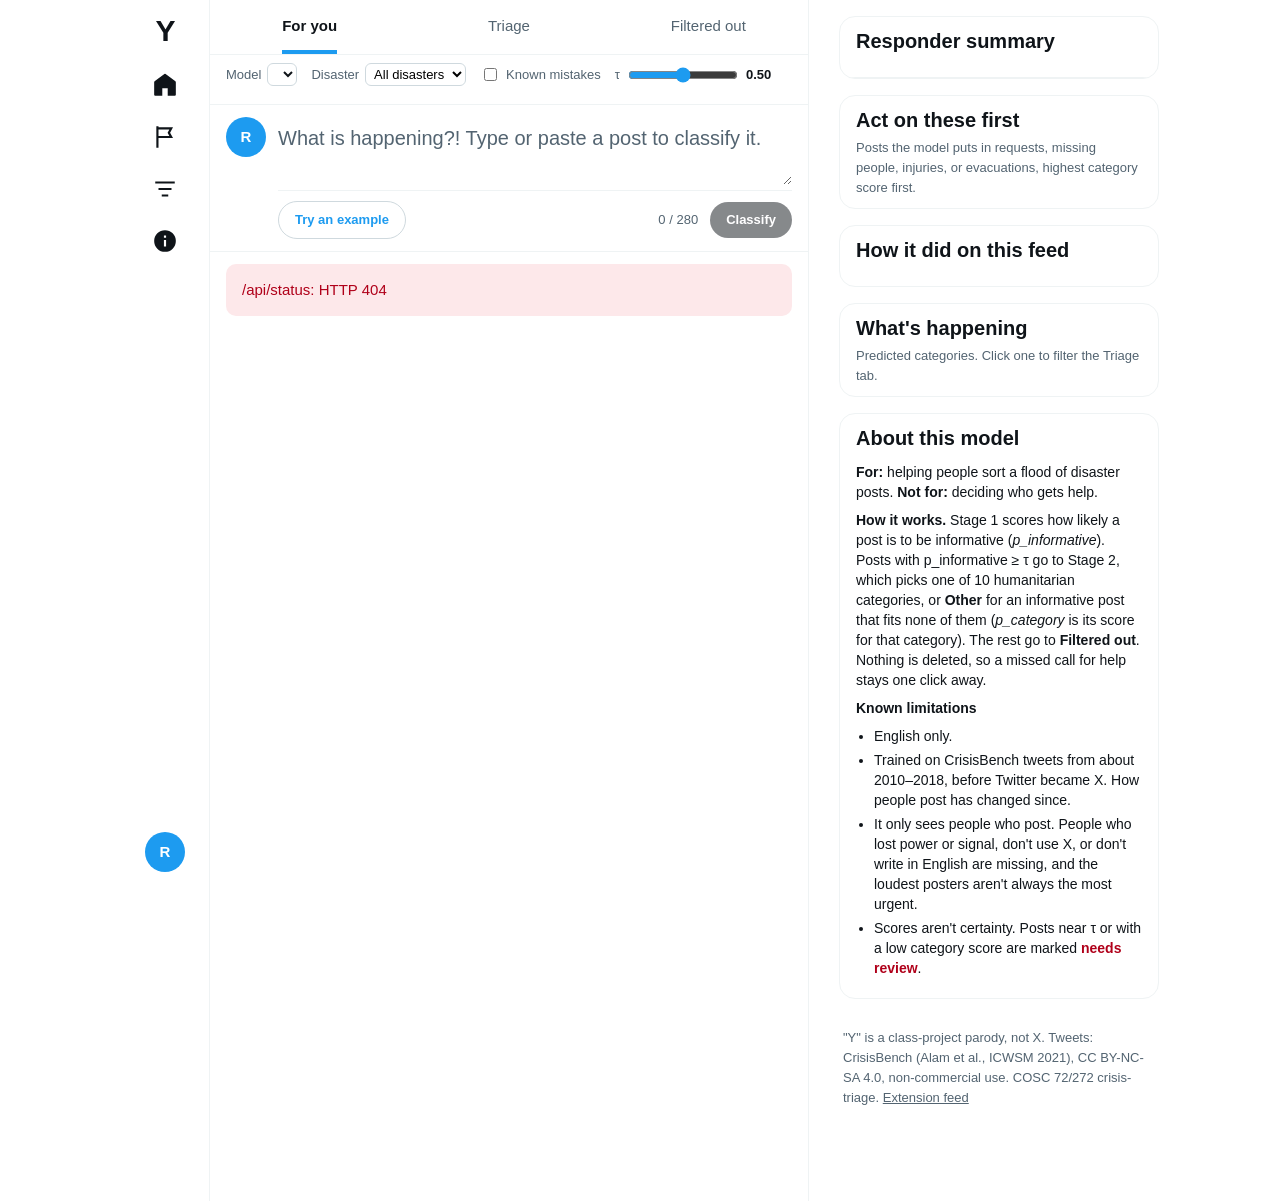
==== commit 6da706ce: "Y Triage: add a 'Try an example' button with 10 posts written for the demo The posts are new (not in" ====
--- a/demo/triage/index.html
+++ b/demo/triage/index.html
@@ -70,6 +70,8 @@
   .composer .row .over { color: var(--red); }
   .composer .row button { background: var(--text); color: #fff; border: 0; border-radius: 999px; padding: 8px 16px; font-weight: 700; }
   .composer .row button:disabled { opacity: .5; cursor: default; }
+  .composer .row button.ghost { margin-right: auto; background: none; color: var(--blue); border: 1px solid #cfd9de; }
+  .composer .row button.ghost:hover { background: #e8f5fd; }
 
   .post { display: grid; grid-template-columns: 40px 1fr; gap: 12px; padding: 12px 16px; border-bottom: 1px solid var(--line); }
   .post:hover { background: rgba(0,0,0,.03); }
@@ -183,7 +185,7 @@
       <span class="av" style="background:#1d9bf0">R</span>
       <div>
         <textarea id="draft" placeholder="What is happening?! Type or paste a post to classify it." rows="2"></textarea>
-        <div class="row"><span id="count">0 / 280</span><button type="submit" id="send" disabled>Classify</button></div>
+        <div class="row"><button type="button" class="ghost" id="example" title="Fills in a post written for this demo (not from CrisisBench); click Classify to send it">Try an example</button><span id="count">0 / 280</span><button type="submit" id="send" disabled>Classify</button></div>
       </div>
     </form>
 
@@ -601,6 +603,27 @@
   $("#count").classList.toggle("over", n > 280);
   $("#send").disabled = !$("#draft").value.trim();
 };
+// "Try an example": new posts written for the demo, so none is in CrisisBench (test-set tweets are already in the feed,
+// with their gold labels). In order: a clear request, noise near τ, a missing person read as Other, a confident wrong
+// category, then more. Filled in, not sent, so the audience sees Classify clicked.
+const EXAMPLES = [
+  "We urgently need drinking water and baby formula at the Lincoln High shelter #flood",
+  "can't believe the game got cancelled because of the storm lol",
+  "Has anyone heard from my sister Maria? She was in the Rio Grande apartments when the quake hit. Please share",
+  "Red Cross is collecting blankets and canned food at the stadium this weekend, volunteers welcome #hurricane",
+  "trapped on the roof with my two kids, water still rising, please send a boat",
+  "At least 12 people dead and dozens injured after the tornado hit downtown",
+  "Highway 101 bridge collapsed near the river and power is out across the east side #earthquake",
+  "Stay off the roads tonight, flash flood warning until 6am",
+  "this traffic is a disaster lmao",
+  "my dad is stuck on a lifeboat in a flood",
+];
+let exampleAt = 0;
+$("#example").onclick = () => {
+  $("#draft").value = EXAMPLES[exampleAt++ % EXAMPLES.length];
+  $("#draft").oninput(); $("#draft").focus();
+};
+
 $("#composer").onsubmit = async e => {
   e.preventDefault();
   const text = $("#draft").value.trim();
